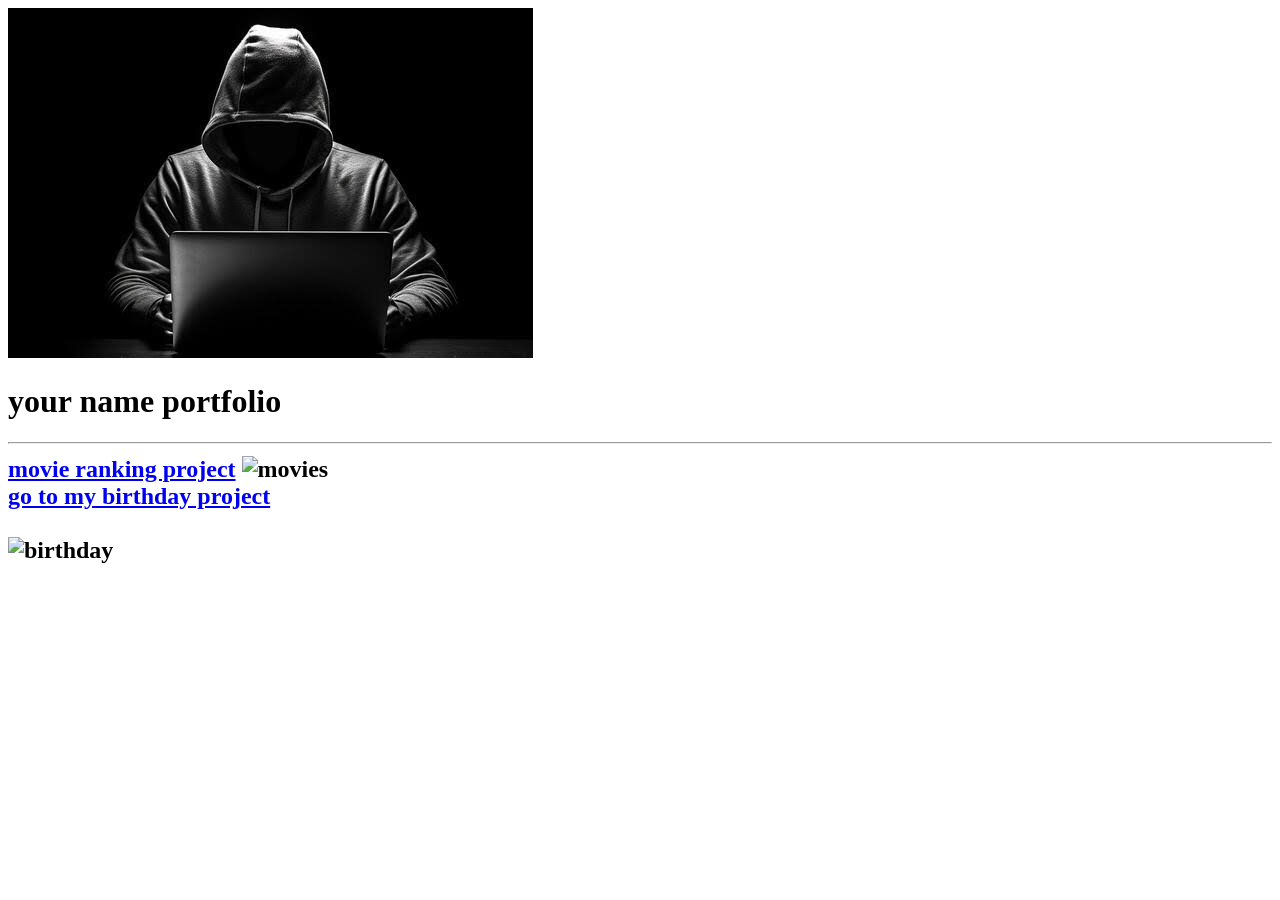
==== index.html @ 16c94996 "Rename portfolio.html to index.html" ====
<!DOCTYPE html>
<html lang="en">
<head>
    <meta charset="UTF-8">
    <meta name="viewport" content="width=device-width, initial-scale=1.0">
    <title>portfolio</title>
    <link rel="stylesheet" href="index.css">
</head>
<body>
    <img class="my-image" src="hacker.jpg">
    <h1>your name portfolio</h1>
    <h2 class="my-heading" I am a web developer</h2>
    <hr>
    <a href="movie.html">movie ranking project</a>
    <img src="movies.png" alt="movies">
    <br>
    <a href="birthday.html">go to my birthday project</a>
    <br>
    <br>
    <img id="my-birthday" src="birthday.png" alt="birthday">
</body>
</html>
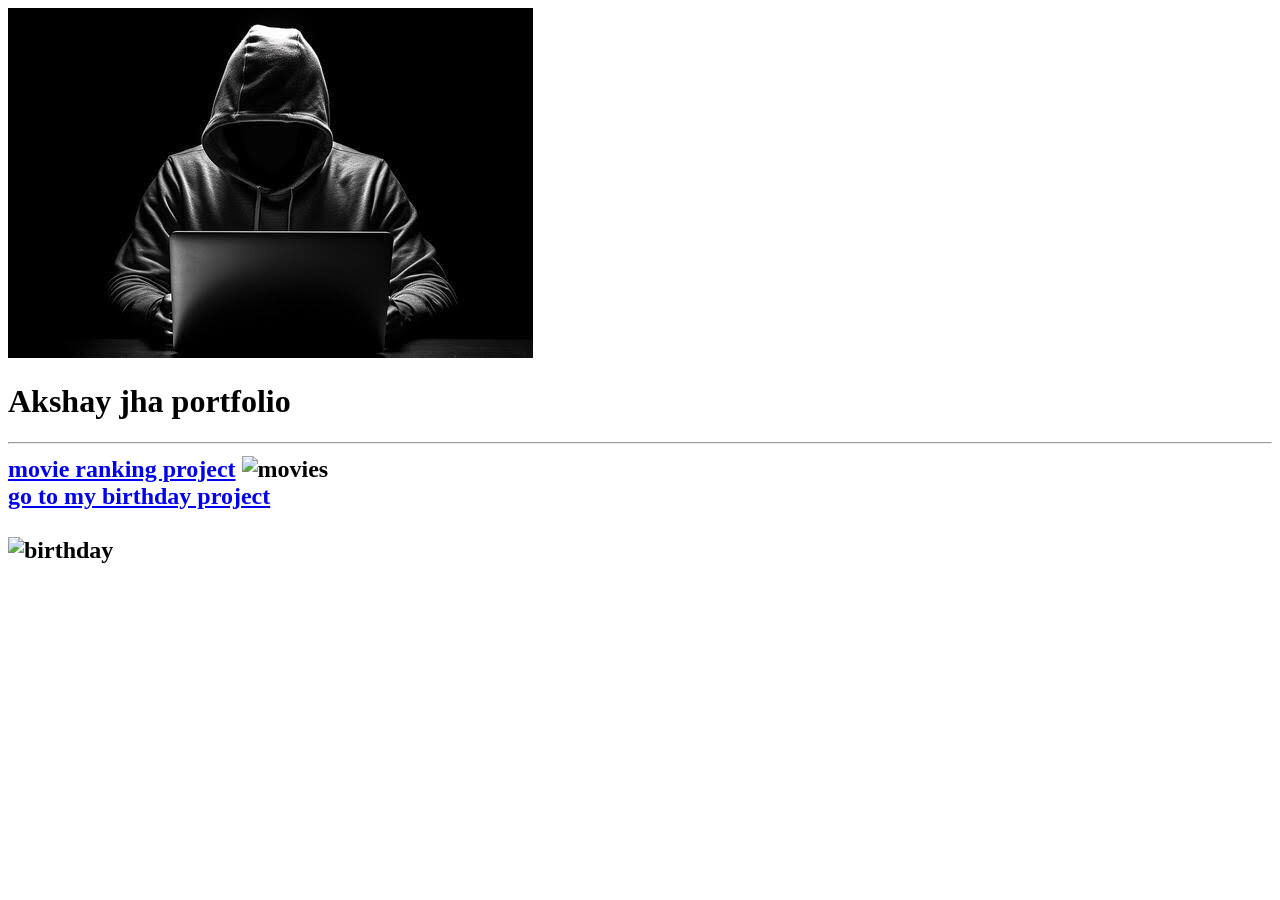
==== commit cc826eb1: "Update portfolio name to 'Akshay jha'" ====
--- a/index.html
+++ b/index.html
@@ -8,7 +8,7 @@
 </head>
 <body>
     <img class="my-image" src="hacker.jpg">
-    <h1>your name portfolio</h1>
+    <h1>Akshay jha portfolio</h1>
     <h2 class="my-heading" I am a web developer</h2>
     <hr>
     <a href="movie.html">movie ranking project</a>
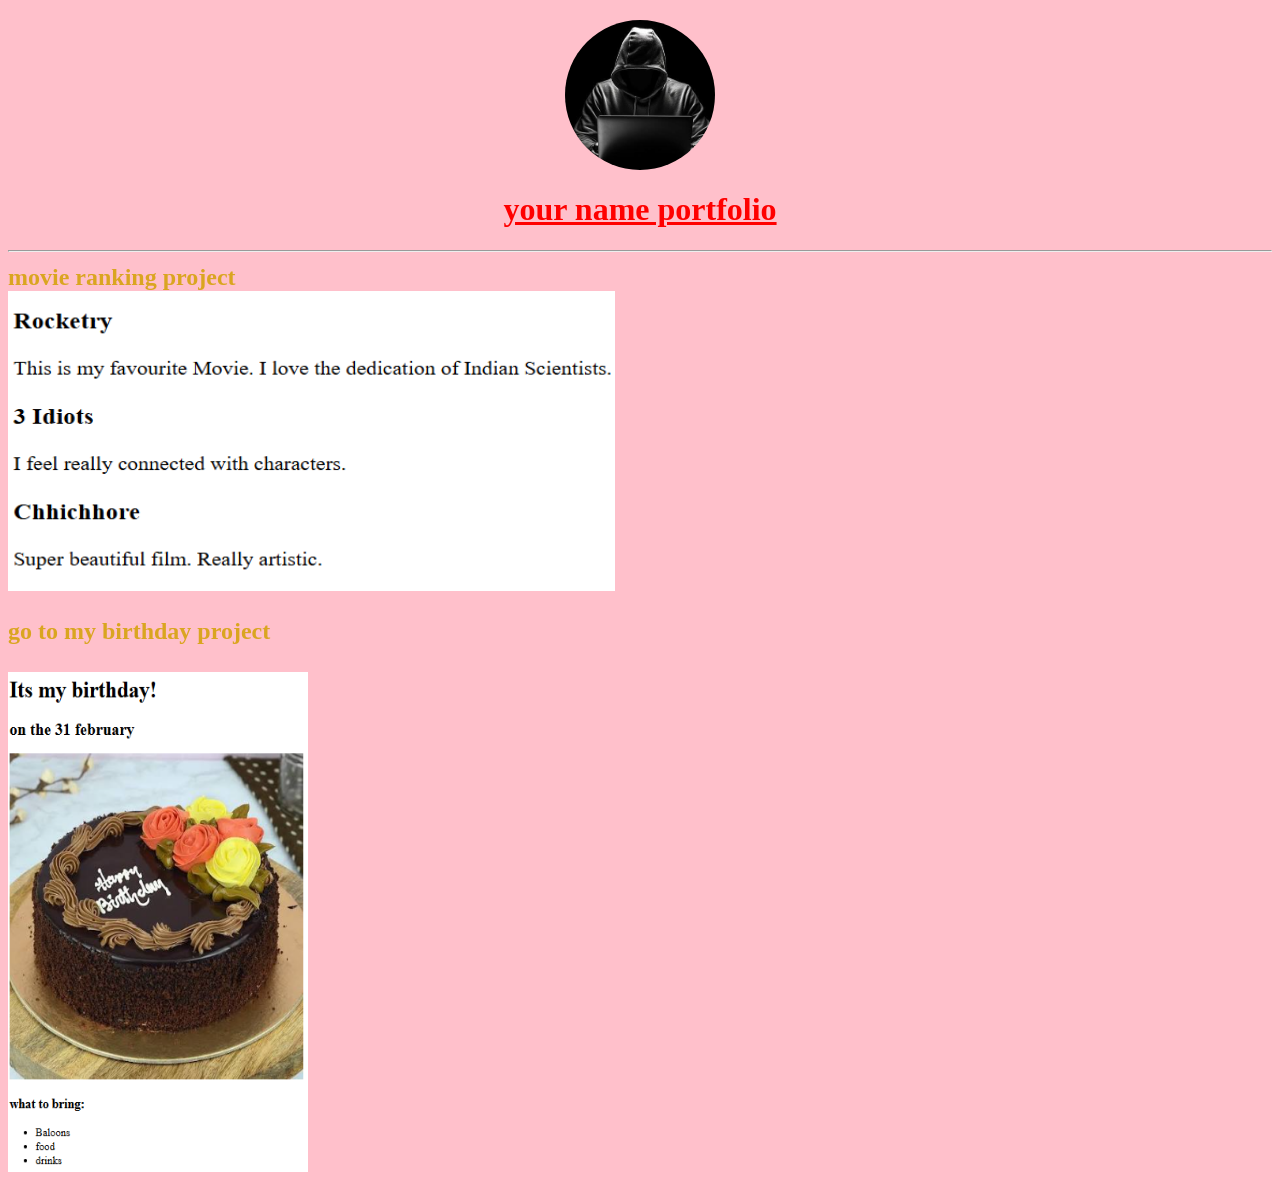
==== commit 570fa3d4: "Add files via upload" ====
--- a/index.html
+++ b/index.html
@@ -8,7 +8,7 @@
 </head>
 <body>
     <img class="my-image" src="hacker.jpg">
-    <h1>Akshay jha portfolio</h1>
+    <h1>your name portfolio</h1>
     <h2 class="my-heading" I am a web developer</h2>
     <hr>
     <a href="movie.html">movie ranking project</a>
@@ -19,4 +19,4 @@
     <br>
     <img id="my-birthday" src="birthday.png" alt="birthday">
 </body>
-</html>
+</html>
--- a/index.css
+++ b/index.css
@@ -0,0 +1,38 @@
+ .my-image{
+            width: 150px;
+            height: 150px;
+            border-radius: 50%;
+            object-fit: cover;
+            display: block;
+            margin:20px auto;
+        }
+        h1{
+            color: red;
+            text-align: center;
+        }
+        h1{
+            text-decoration: underline;
+        }
+        h2{
+            color: orangered;
+        }
+        img{
+            width: 606.53px;
+            height: 300px;
+            display: block;
+        }
+        #my-birthday{
+            width: 300px;
+            height: 500px;
+            display: block;
+        }
+        a{
+            text-decoration: none;
+            color: goldenrod;
+            height: 50px;
+            margin-auto;
+            text-align:center;
+        }
+        body{
+            background-color: pink;
+        }
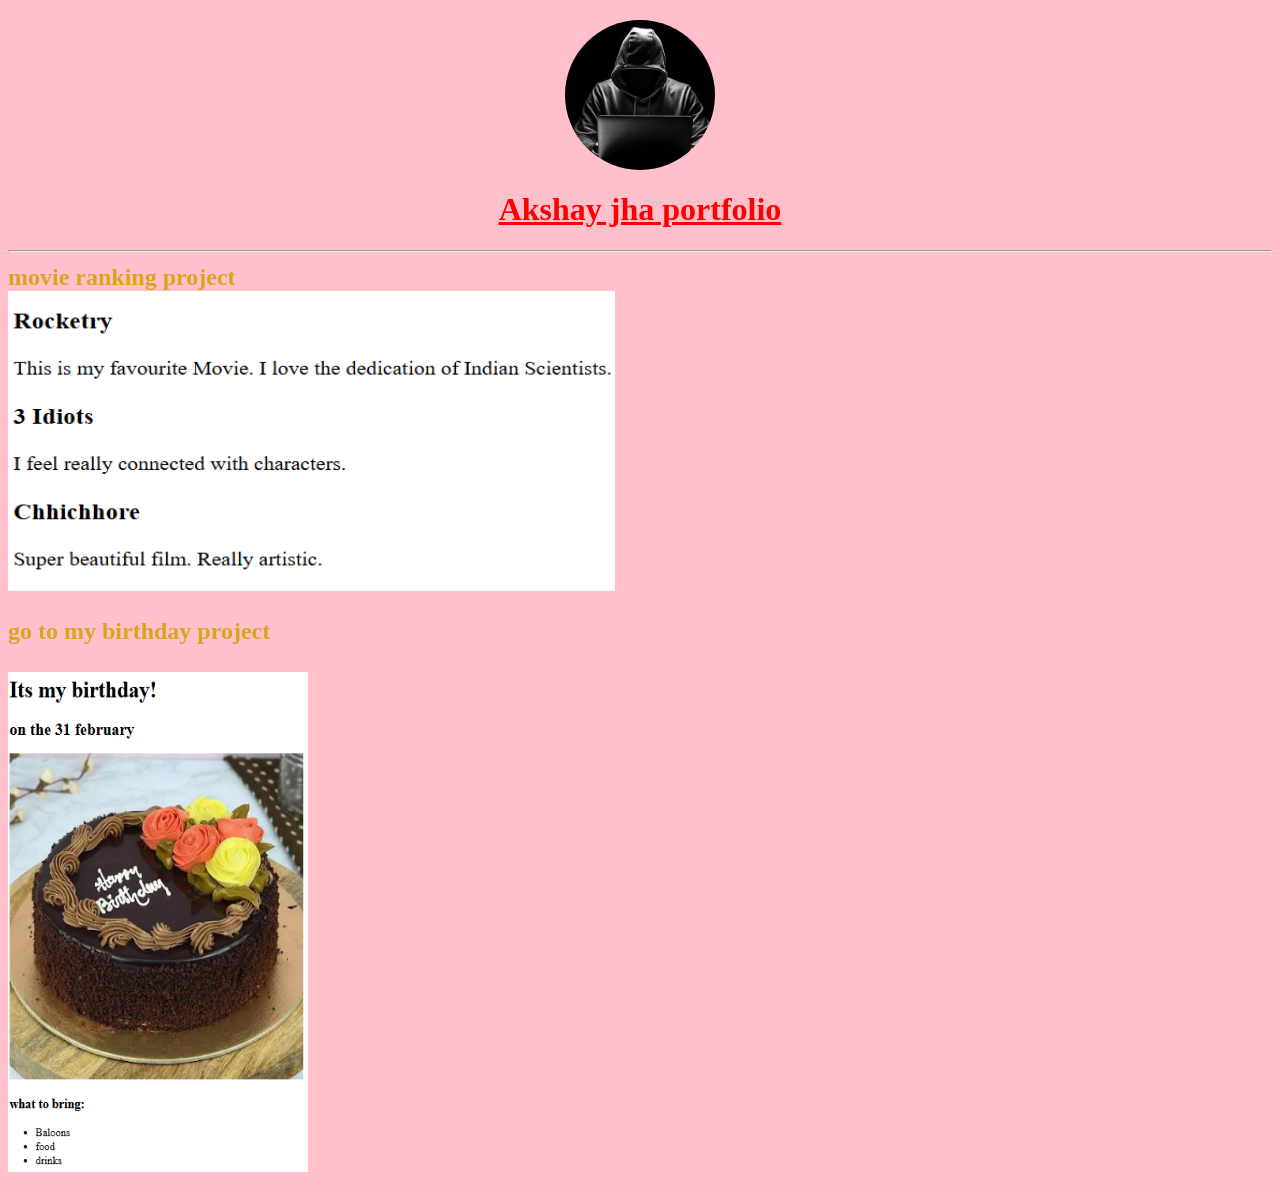
==== commit 1515f16e: "Update index.html" ====
--- a/index.html
+++ b/index.html
@@ -8,7 +8,7 @@
 </head>
 <body>
     <img class="my-image" src="hacker.jpg">
-    <h1>your name portfolio</h1>
+    <h1>Akshay jha portfolio</h1>
     <h2 class="my-heading" I am a web developer</h2>
     <hr>
     <a href="movie.html">movie ranking project</a>
@@ -19,4 +19,4 @@
     <br>
     <img id="my-birthday" src="birthday.png" alt="birthday">
 </body>
-</html>+</html>
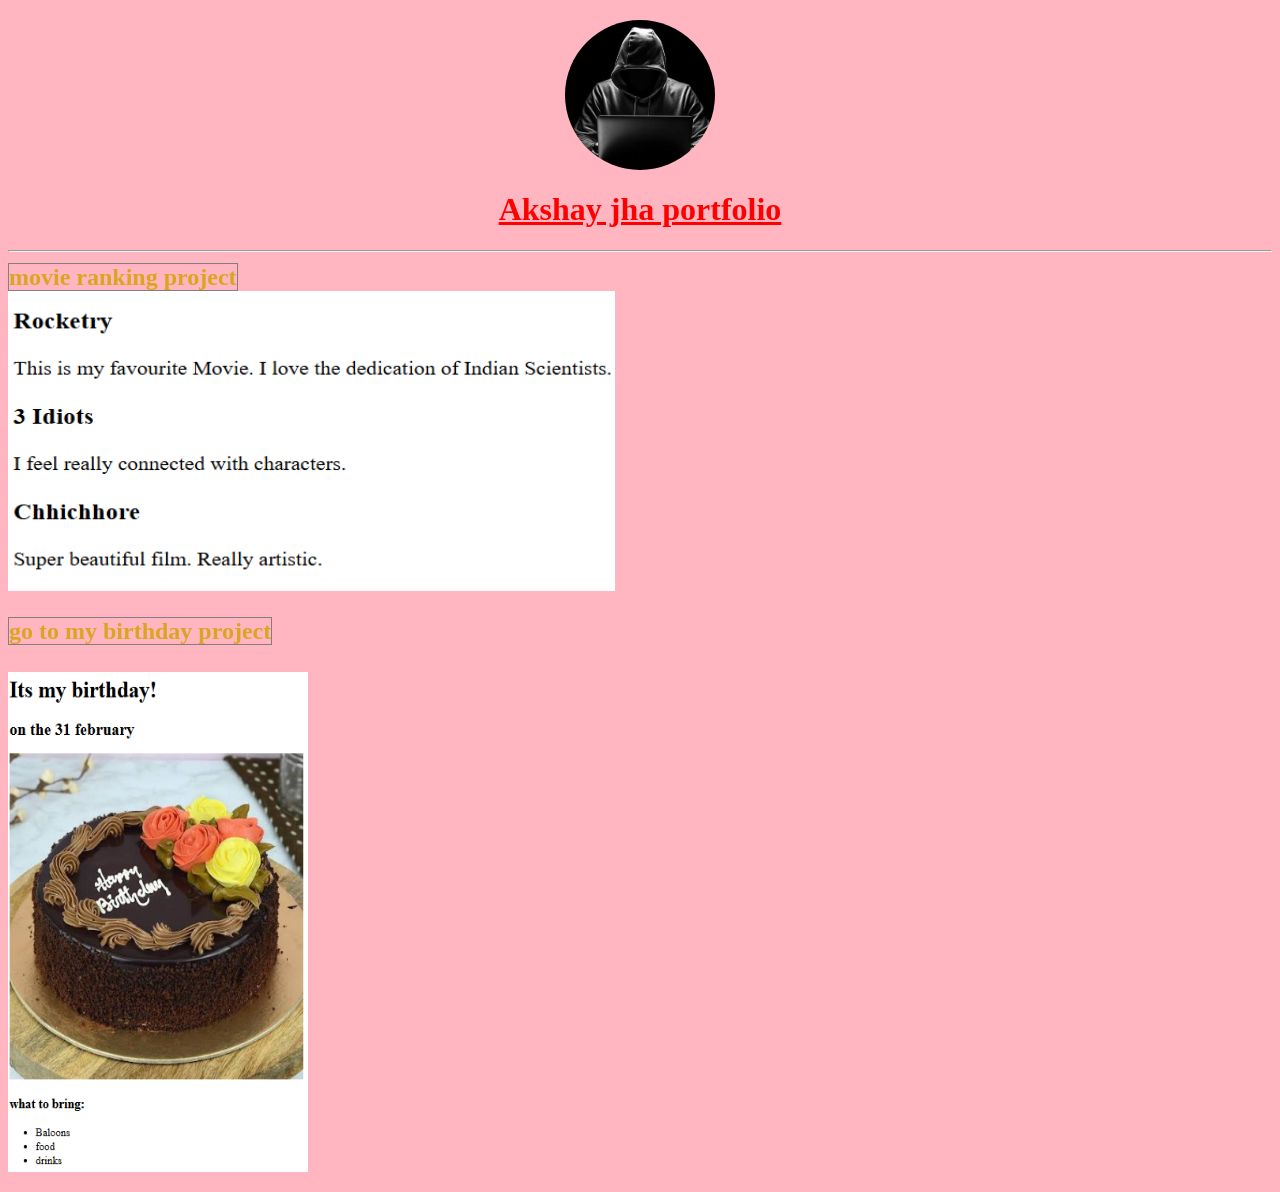
==== commit 82c143f6: "Add files via upload" ====
--- a/index.html
+++ b/index.html
@@ -4,7 +4,7 @@
     <meta charset="UTF-8">
     <meta name="viewport" content="width=device-width, initial-scale=1.0">
     <title>portfolio</title>
-    <link rel="stylesheet" href="index.css">
+    <link rel="stylesheet" href="styling.css">
 </head>
 <body>
     <img class="my-image" src="hacker.jpg">
@@ -19,4 +19,4 @@
     <br>
     <img id="my-birthday" src="birthday.png" alt="birthday">
 </body>
-</html>
+</html>
--- a/styling.css
+++ b/styling.css
@@ -0,0 +1,87 @@
+.my-image{
+            width: 150px;
+            height: 150px;
+            border-radius: 50%;
+            object-fit: cover;
+            display: block;
+            margin:20px auto;
+        }
+        h1{
+            color: red;
+            text-align: center;
+        }
+        h1{
+            text-decoration: underline;
+        }
+        h2{
+            color: orangered;
+        }
+        img{
+            width: 606.53px;
+            height: 300px;
+            display: block;
+        }
+        #my-birthday{
+            width: 300px;
+            height: 500px;
+            display: block;
+        }
+        a{
+            text-decoration: none;
+            color: goldenrod;
+            height: 50px;
+            border: 1px solid grey;
+            margin-auto;
+            text-align:center;
+        }
+        body{
+            background-color:lightpink;
+        }
+
+        @media (max-width: 768px) {
+
+    body {
+        width: 100%;
+        margin: 0;
+        padding: 15px;
+        overflow-x: hidden;
+    }
+
+    .my-image {
+        width: 130px;
+        height: 130px;
+        margin: 15px auto;
+    }
+
+    h1 {
+        font-size: 30px;
+        text-align: center;
+        word-wrap: break-word;
+    }
+
+    h2 {
+        font-size: 21px;
+        text-align: center;
+        word-wrap: break-word;
+    }
+
+    img {
+        width: 100%;
+        max-width: 606.53px;
+        height: auto;
+    }
+
+    #my-birthday {
+        width: 100%;
+        max-width: 300px;
+        height: auto;
+        margin: auto;
+    }
+
+    a {
+        display: block;
+        width: 100%;
+        text-align: center;
+        margin: 15px 0;
+    }
+}
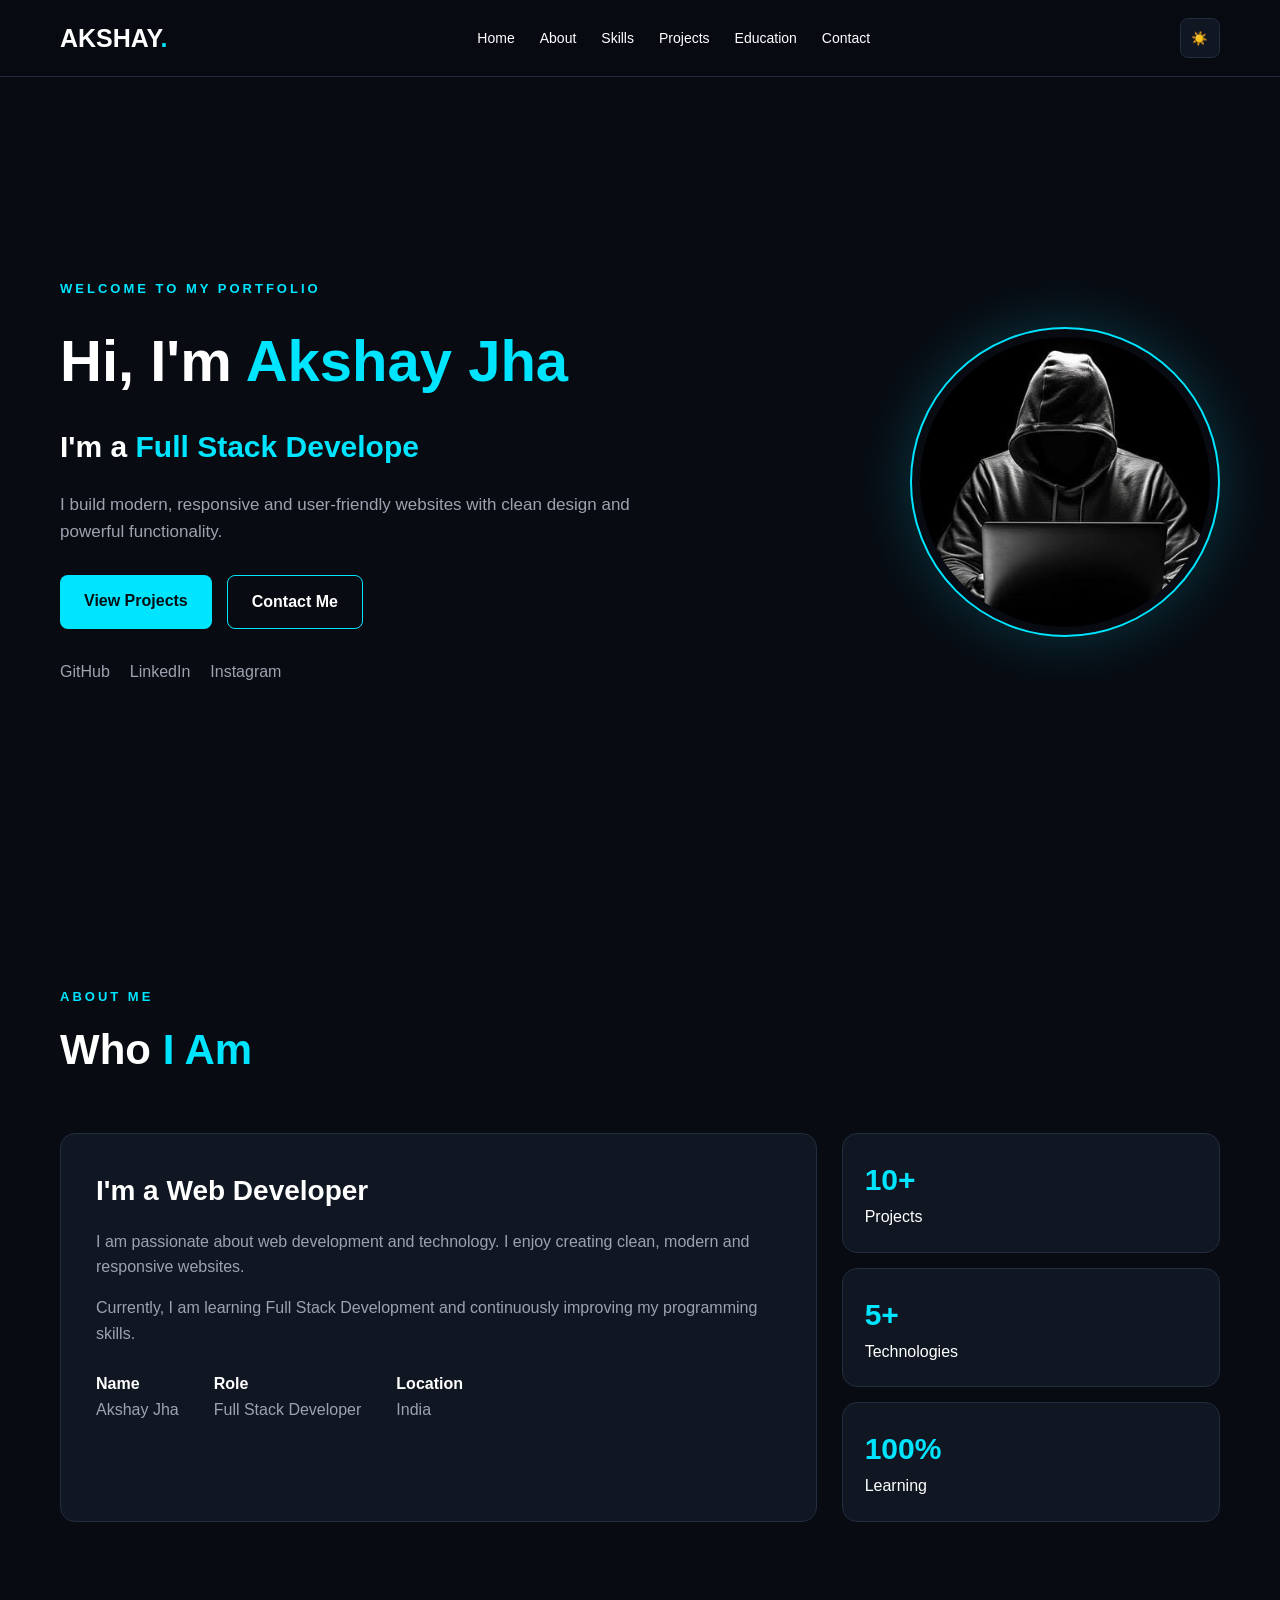
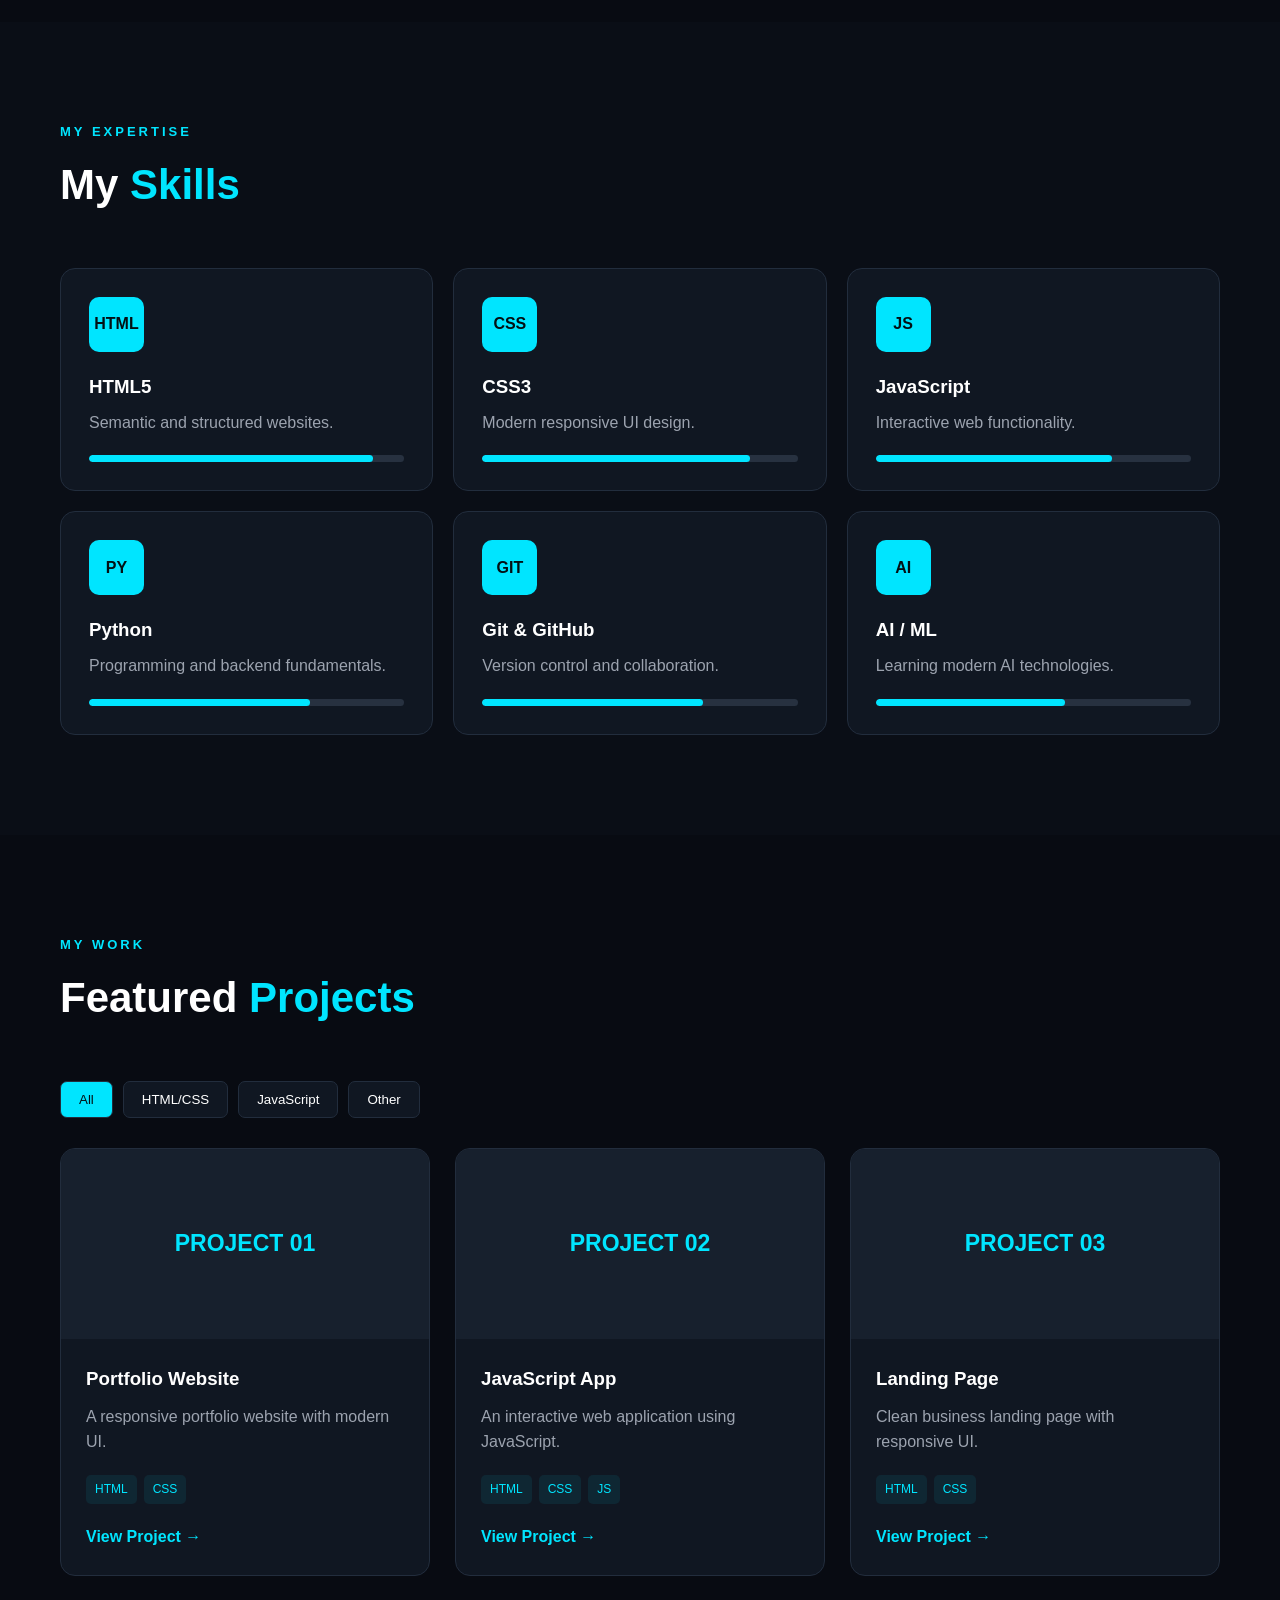
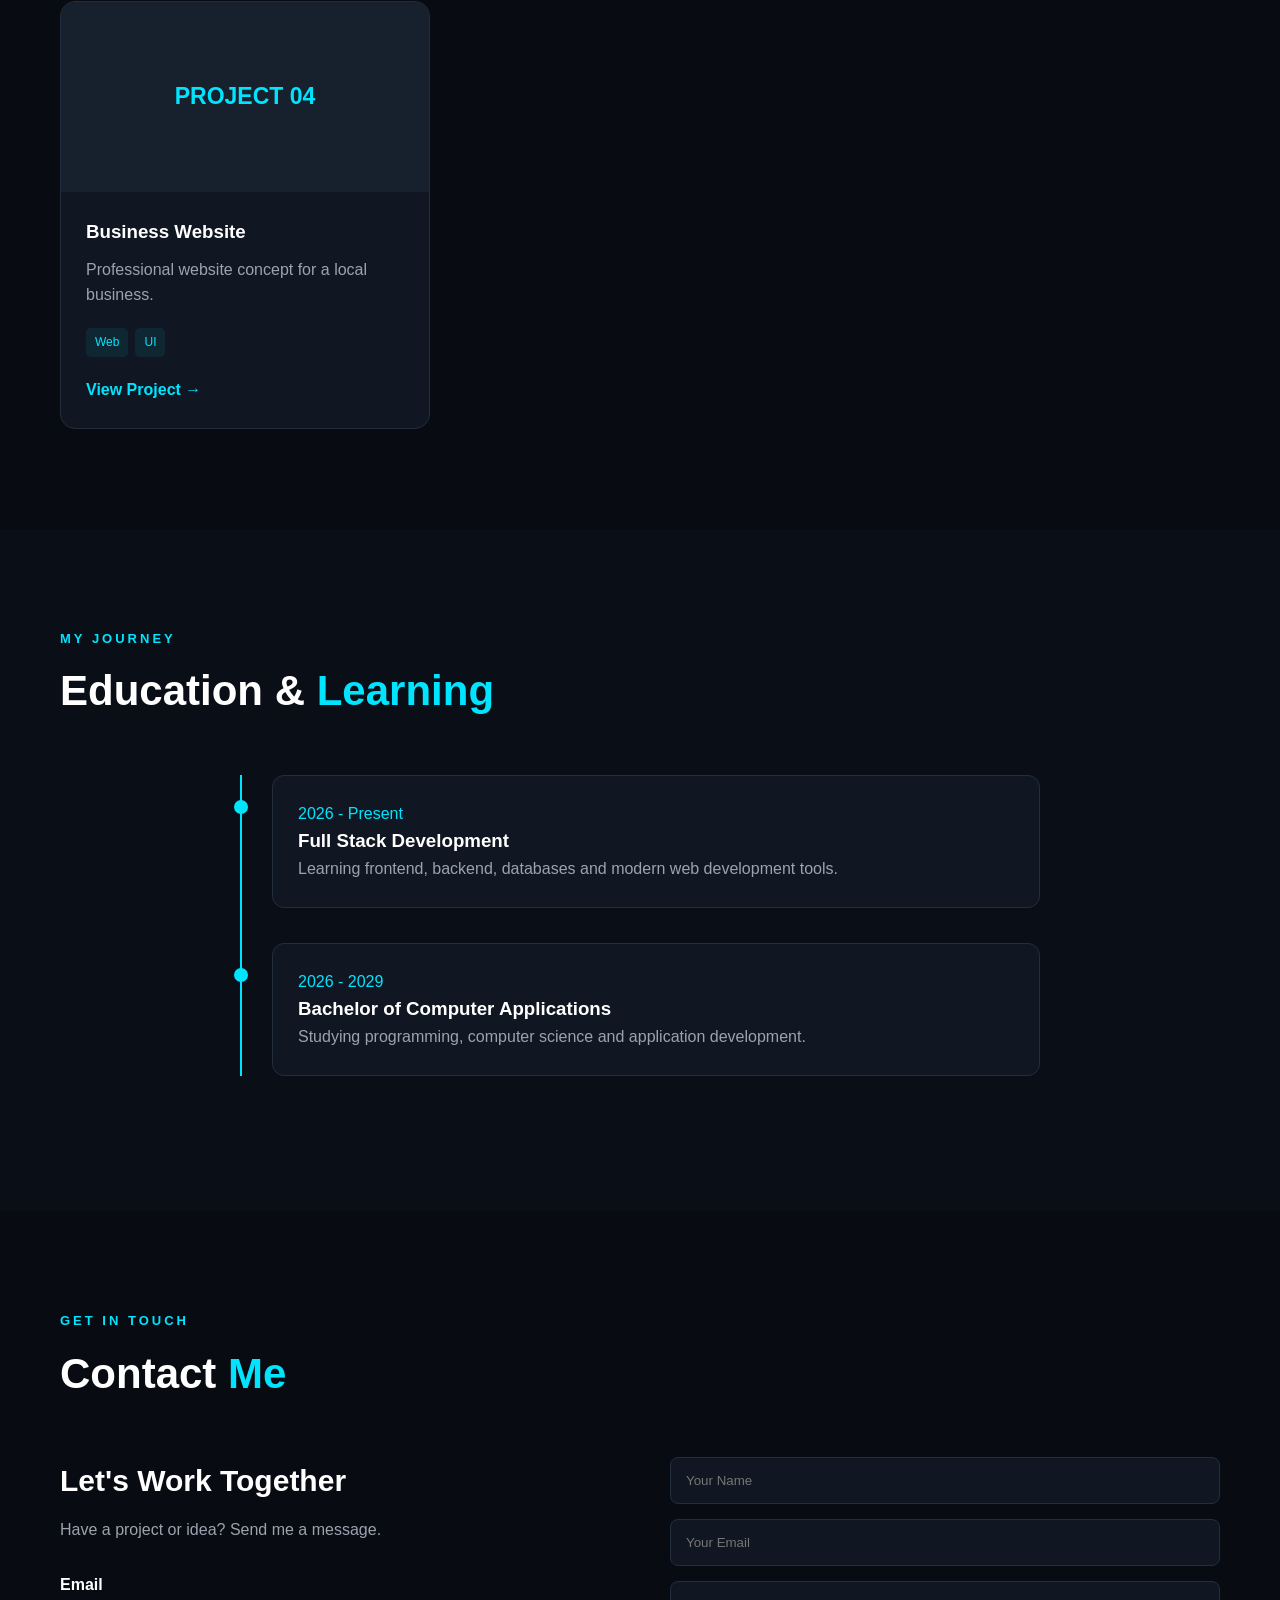
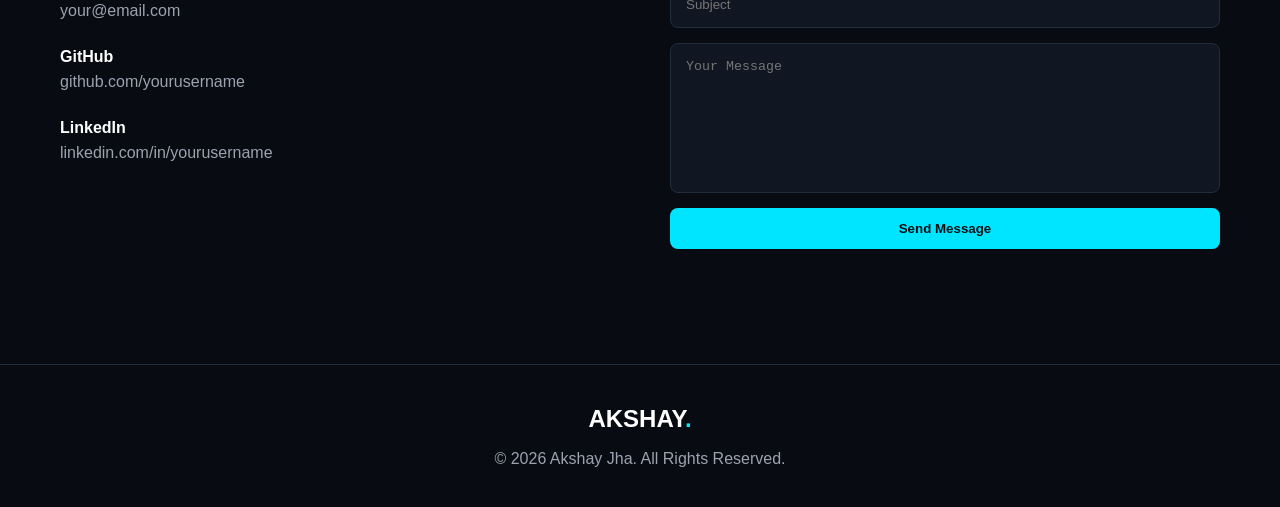
==== commit bb55cc78: "Add files via upload" ====
--- a/index.html
+++ b/index.html
@@ -3,20 +3,467 @@
 <head>
     <meta charset="UTF-8">
     <meta name="viewport" content="width=device-width, initial-scale=1.0">
-    <title>portfolio</title>
-    <link rel="stylesheet" href="styling.css">
+
+    <title>Akshay Jha | Full Stack Developer</title>
+
+    <link rel="stylesheet" href="style.css">
 </head>
+
 <body>
-    <img class="my-image" src="hacker.jpg">
-    <h1>Akshay jha portfolio</h1>
-    <h2 class="my-heading" I am a web developer</h2>
-    <hr>
-    <a href="movie.html">movie ranking project</a>
-    <img src="movies.png" alt="movies">
-    <br>
-    <a href="birthday.html">go to my birthday project</a>
-    <br>
-    <br>
-    <img id="my-birthday" src="birthday.png" alt="birthday">
+
+    <!-- NAVBAR -->
+    <header class="header">
+        <nav class="navbar">
+
+            <a href="#home" class="logo">
+                AKSHAY<span>.</span>
+            </a>
+
+            <div class="nav-links" id="navLinks">
+                <a href="#home">Home</a>
+                <a href="#about">About</a>
+                <a href="#skills">Skills</a>
+                <a href="#projects">Projects</a>
+                <a href="#education">Education</a>
+                <a href="#contact">Contact</a>
+            </div>
+
+            <div class="nav-actions">
+                <button id="themeBtn" class="theme-btn">☀️</button>
+                <button id="menuBtn" class="menu-btn">☰</button>
+            </div>
+
+        </nav>
+    </header>
+
+
+    <!-- HERO -->
+    <main>
+
+        <section class="hero" id="home">
+
+            <div class="hero-content">
+
+                <p class="eyebrow">WELCOME TO MY PORTFOLIO</p>
+
+                <h1>
+                    Hi, I'm <span>Akshay Jha</span>
+                </h1>
+
+                <h2>
+                    I'm a <span id="typingText">Full Stack Developer</span>
+                </h2>
+
+                <p class="hero-description">
+                    I build modern, responsive and user-friendly websites
+                    with clean design and powerful functionality.
+                </p>
+
+                <div class="hero-buttons">
+                    <a href="#projects" class="btn">View Projects</a>
+                    <a href="#contact" class="btn btn-outline">Contact Me</a>
+                </div>
+
+                <div class="social-links">
+                    <a href="#" target="_blank">GitHub</a>
+                    <a href="#" target="_blank">LinkedIn</a>
+                    <a href="#" target="_blank">Instagram</a>
+                </div>
+
+            </div>
+
+
+            <div class="hero-image">
+
+                <div class="image-glow">
+                    <img src="hacker.jpg" alt="Akshay Jha">
+                </div>
+
+            </div>
+
+        </section>
+
+
+        <!-- ABOUT -->
+        <section class="section" id="about">
+
+            <div class="section-heading">
+                <p>ABOUT ME</p>
+                <h2>Who <span>I Am</span></h2>
+            </div>
+
+            <div class="about-container">
+
+                <div class="about-card">
+
+                    <h3>I'm a Web Developer</h3>
+
+                    <p>
+                        I am passionate about web development and technology.
+                        I enjoy creating clean, modern and responsive websites.
+                    </p>
+
+                    <p>
+                        Currently, I am learning Full Stack Development and
+                        continuously improving my programming skills.
+                    </p>
+
+                    <div class="about-details">
+
+                        <div>
+                            <strong>Name</strong>
+                            <span>Akshay Jha</span>
+                        </div>
+
+                        <div>
+                            <strong>Role</strong>
+                            <span>Full Stack Developer</span>
+                        </div>
+
+                        <div>
+                            <strong>Location</strong>
+                            <span>India</span>
+                        </div>
+
+                    </div>
+
+                </div>
+
+                <div class="stats">
+
+                    <div class="stat-card">
+                        <h3>10+</h3>
+                        <p>Projects</p>
+                    </div>
+
+                    <div class="stat-card">
+                        <h3>5+</h3>
+                        <p>Technologies</p>
+                    </div>
+
+                    <div class="stat-card">
+                        <h3>100%</h3>
+                        <p>Learning</p>
+                    </div>
+
+                </div>
+
+            </div>
+
+        </section>
+
+
+        <!-- SKILLS -->
+        <section class="section section-dark" id="skills">
+
+            <div class="section-heading">
+                <p>MY EXPERTISE</p>
+                <h2>My <span>Skills</span></h2>
+            </div>
+
+            <div class="skills-grid">
+
+                <div class="skill-card">
+                    <div class="skill-icon">HTML</div>
+                    <h3>HTML5</h3>
+                    <p>Semantic and structured websites.</p>
+                    <div class="skill-bar">
+                        <span style="width: 90%;"></span>
+                    </div>
+                </div>
+
+                <div class="skill-card">
+                    <div class="skill-icon">CSS</div>
+                    <h3>CSS3</h3>
+                    <p>Modern responsive UI design.</p>
+                    <div class="skill-bar">
+                        <span style="width: 85%;"></span>
+                    </div>
+                </div>
+
+                <div class="skill-card">
+                    <div class="skill-icon">JS</div>
+                    <h3>JavaScript</h3>
+                    <p>Interactive web functionality.</p>
+                    <div class="skill-bar">
+                        <span style="width: 75%;"></span>
+                    </div>
+                </div>
+
+                <div class="skill-card">
+                    <div class="skill-icon">PY</div>
+                    <h3>Python</h3>
+                    <p>Programming and backend fundamentals.</p>
+                    <div class="skill-bar">
+                        <span style="width: 70%;"></span>
+                    </div>
+                </div>
+
+                <div class="skill-card">
+                    <div class="skill-icon">GIT</div>
+                    <h3>Git & GitHub</h3>
+                    <p>Version control and collaboration.</p>
+                    <div class="skill-bar">
+                        <span style="width: 70%;"></span>
+                    </div>
+                </div>
+
+                <div class="skill-card">
+                    <div class="skill-icon">AI</div>
+                    <h3>AI / ML</h3>
+                    <p>Learning modern AI technologies.</p>
+                    <div class="skill-bar">
+                        <span style="width: 60%;"></span>
+                    </div>
+                </div>
+
+            </div>
+
+        </section>
+
+
+        <!-- PROJECTS -->
+        <section class="section" id="projects">
+
+            <div class="section-heading">
+                <p>MY WORK</p>
+                <h2>Featured <span>Projects</span></h2>
+            </div>
+
+            <div class="filter-buttons">
+                <button class="filter-btn active" data-filter="all">All</button>
+                <button class="filter-btn" data-filter="html">HTML/CSS</button>
+                <button class="filter-btn" data-filter="js">JavaScript</button>
+                <button class="filter-btn" data-filter="other">Other</button>
+            </div>
+
+            <div class="projects-grid">
+
+                <article class="project-card" data-category="html">
+
+                    <div class="project-image">
+                        <span>PROJECT 01</span>
+                    </div>
+
+                    <div class="project-content">
+                        <h3>Portfolio Website</h3>
+
+                        <p>
+                            A responsive portfolio website with modern UI.
+                        </p>
+
+                        <div class="tags">
+                            <span>HTML</span>
+                            <span>CSS</span>
+                        </div>
+
+                        <a href="#" class="project-link">View Project →</a>
+                    </div>
+
+                </article>
+
+
+                <article class="project-card" data-category="js">
+
+                    <div class="project-image">
+                        <span>PROJECT 02</span>
+                    </div>
+
+                    <div class="project-content">
+                        <h3>JavaScript App</h3>
+
+                        <p>
+                            An interactive web application using JavaScript.
+                        </p>
+
+                        <div class="tags">
+                            <span>HTML</span>
+                            <span>CSS</span>
+                            <span>JS</span>
+                        </div>
+
+                        <a href="#" class="project-link">View Project →</a>
+                    </div>
+
+                </article>
+
+
+                <article class="project-card" data-category="html">
+
+                    <div class="project-image">
+                        <span>PROJECT 03</span>
+                    </div>
+
+                    <div class="project-content">
+                        <h3>Landing Page</h3>
+
+                        <p>
+                            Clean business landing page with responsive UI.
+                        </p>
+
+                        <div class="tags">
+                            <span>HTML</span>
+                            <span>CSS</span>
+                        </div>
+
+                        <a href="#" class="project-link">View Project →</a>
+                    </div>
+
+                </article>
+
+
+                <article class="project-card" data-category="other">
+
+                    <div class="project-image">
+                        <span>PROJECT 04</span>
+                    </div>
+
+                    <div class="project-content">
+                        <h3>Business Website</h3>
+
+                        <p>
+                            Professional website concept for a local business.
+                        </p>
+
+                        <div class="tags">
+                            <span>Web</span>
+                            <span>UI</span>
+                        </div>
+
+                        <a href="#" class="project-link">View Project →</a>
+                    </div>
+
+                </article>
+
+            </div>
+
+        </section>
+
+
+        <!-- EDUCATION -->
+        <section class="section section-dark" id="education">
+
+            <div class="section-heading">
+                <p>MY JOURNEY</p>
+                <h2>Education & <span>Learning</span></h2>
+            </div>
+
+            <div class="timeline">
+
+                <div class="timeline-item">
+
+                    <div class="timeline-dot"></div>
+
+                    <div class="timeline-card">
+                        <span>2026 - Present</span>
+                        <h3>Full Stack Development</h3>
+                        <p>
+                            Learning frontend, backend, databases and
+                            modern web development tools.
+                        </p>
+                    </div>
+
+                </div>
+
+
+                <div class="timeline-item">
+
+                    <div class="timeline-dot"></div>
+
+                    <div class="timeline-card">
+                        <span>2026 - 2029</span>
+                        <h3>Bachelor of Computer Applications</h3>
+                        <p>
+                            Studying programming, computer science and
+                            application development.
+                        </p>
+                    </div>
+
+                </div>
+
+            </div>
+
+        </section>
+
+
+        <!-- CONTACT -->
+        <section class="section" id="contact">
+
+            <div class="section-heading">
+                <p>GET IN TOUCH</p>
+                <h2>Contact <span>Me</span></h2>
+            </div>
+
+            <div class="contact-container">
+
+                <div class="contact-info">
+
+                    <h3>Let's Work Together</h3>
+
+                    <p>
+                        Have a project or idea? Send me a message.
+                    </p>
+
+                    <div class="contact-detail">
+                        <strong>Email</strong>
+                        <span>your@email.com</span>
+                    </div>
+
+                    <div class="contact-detail">
+                        <strong>GitHub</strong>
+                        <span>github.com/yourusername</span>
+                    </div>
+
+                    <div class="contact-detail">
+                        <strong>LinkedIn</strong>
+                        <span>linkedin.com/in/yourusername</span>
+                    </div>
+
+                </div>
+
+
+                <form class="contact-form" id="contactForm">
+
+                    <input type="text" id="name" placeholder="Your Name" required>
+
+                    <input type="email" id="email" placeholder="Your Email" required>
+
+                    <input type="text" id="subject" placeholder="Subject" required>
+
+                    <textarea id="message" placeholder="Your Message" required></textarea>
+
+                    <button type="submit" class="btn">
+                        Send Message
+                    </button>
+
+                    <p id="formMessage"></p>
+
+                </form>
+
+            </div>
+
+        </section>
+
+    </main>
+
+
+    <!-- FOOTER -->
+    <footer>
+
+        <h2>AKSHAY<span>.</span></h2>
+
+        <p>
+            © 2026 Akshay Jha. All Rights Reserved.
+        </p>
+
+    </footer>
+
+
+    <!-- BACK TO TOP -->
+    <button id="topBtn" class="top-btn">↑</button>
+
+
+    <script src="script.js"></script>
+
 </body>
 </html>
--- a/style.css
+++ b/style.css
@@ -0,0 +1,696 @@
+* {
+    margin: 0;
+    padding: 0;
+    box-sizing: border-box;
+    scroll-behavior: smooth;
+}
+
+:root {
+    --bg: #080b12;
+    --card: #101722;
+    --card2: #0d131d;
+    --text: #ffffff;
+    --muted: #9ca3af;
+    --border: #222d3d;
+    --accent: #00e5ff;
+}
+
+body {
+    font-family: Arial, sans-serif;
+    background: var(--bg);
+    color: var(--text);
+    line-height: 1.6;
+    transition: 0.3s;
+}
+
+body.light {
+    --bg: #f4f7fb;
+    --card: #ffffff;
+    --card2: #ffffff;
+    --text: #111827;
+    --muted: #5b6472;
+    --border: #dce2ea;
+}
+
+
+/* HEADER */
+
+.header {
+    position: sticky;
+    top: 0;
+    z-index: 999;
+    background: rgba(8, 11, 18, 0.9);
+    backdrop-filter: blur(12px);
+    border-bottom: 1px solid var(--border);
+}
+
+body.light .header {
+    background: rgba(255, 255, 255, 0.9);
+}
+
+.navbar {
+    max-width: 1200px;
+    margin: auto;
+    padding: 18px 20px;
+    display: flex;
+    justify-content: space-between;
+    align-items: center;
+}
+
+.logo {
+    color: var(--text);
+    text-decoration: none;
+    font-size: 25px;
+    font-weight: bold;
+}
+
+.logo span,
+footer span {
+    color: var(--accent);
+}
+
+.nav-links {
+    display: flex;
+    gap: 25px;
+}
+
+.nav-links a {
+    color: var(--text);
+    text-decoration: none;
+    font-size: 14px;
+    transition: 0.3s;
+}
+
+.nav-links a:hover {
+    color: var(--accent);
+}
+
+.nav-actions {
+    display: flex;
+    gap: 10px;
+}
+
+.theme-btn,
+.menu-btn {
+    width: 40px;
+    height: 40px;
+    border: 1px solid var(--border);
+    background: var(--card);
+    color: var(--text);
+    border-radius: 8px;
+    cursor: pointer;
+}
+
+.menu-btn {
+    display: none;
+    font-size: 20px;
+}
+
+
+/* HERO */
+
+.hero {
+    max-width: 1200px;
+    min-height: 90vh;
+    margin: auto;
+    padding: 80px 20px;
+    display: flex;
+    align-items: center;
+    justify-content: space-between;
+    gap: 60px;
+}
+
+.hero-content {
+    max-width: 650px;
+}
+
+.eyebrow,
+.section-heading p {
+    color: var(--accent);
+    letter-spacing: 3px;
+    font-size: 13px;
+    font-weight: bold;
+}
+
+.hero h1 {
+    font-size: 58px;
+    margin: 15px 0;
+}
+
+.hero h1 span,
+.hero h2 span,
+.section-heading h2 span {
+    color: var(--accent);
+}
+
+.hero h2 {
+    font-size: 30px;
+    margin-bottom: 20px;
+}
+
+.hero-description {
+    color: var(--muted);
+    max-width: 600px;
+    font-size: 17px;
+}
+
+.hero-buttons {
+    display: flex;
+    gap: 15px;
+    margin-top: 30px;
+}
+
+.btn {
+    display: inline-block;
+    border: none;
+    padding: 13px 24px;
+    border-radius: 8px;
+    background: var(--accent);
+    color: #031014;
+    text-decoration: none;
+    font-weight: bold;
+    cursor: pointer;
+    transition: 0.3s;
+}
+
+.btn:hover {
+    transform: translateY(-4px);
+    box-shadow: 0 10px 30px rgba(0, 229, 255, 0.2);
+}
+
+.btn-outline {
+    background: transparent;
+    color: var(--text);
+    border: 1px solid var(--accent);
+}
+
+.social-links {
+    display: flex;
+    gap: 20px;
+    margin-top: 30px;
+}
+
+.social-links a {
+    color: var(--muted);
+    text-decoration: none;
+}
+
+.social-links a:hover {
+    color: var(--accent);
+}
+
+
+/* HERO IMAGE */
+
+.hero-image {
+    flex-shrink: 0;
+}
+
+.image-glow {
+    width: 310px;
+    height: 310px;
+    padding: 8px;
+    border-radius: 50%;
+    border: 2px solid var(--accent);
+    box-shadow: 0 0 60px rgba(0, 229, 255, 0.2);
+}
+
+.image-glow img {
+    width: 100%;
+    height: 100%;
+    object-fit: cover;
+    border-radius: 50%;
+}
+
+
+/* SECTIONS */
+
+.section {
+    max-width: 1200px;
+    margin: auto;
+    padding: 100px 20px;
+}
+
+.section-dark {
+    max-width: none;
+    padding-left: max(20px, calc((100% - 1160px) / 2));
+    padding-right: max(20px, calc((100% - 1160px) / 2));
+    background: #0a0e16;
+}
+
+body.light .section-dark {
+    background: #eaf0f7;
+}
+
+.section-heading {
+    margin-bottom: 50px;
+}
+
+.section-heading h2 {
+    font-size: 42px;
+    margin-top: 8px;
+}
+
+
+/* ABOUT */
+
+.about-container {
+    display: grid;
+    grid-template-columns: 2fr 1fr;
+    gap: 25px;
+}
+
+.about-card,
+.stat-card {
+    background: var(--card);
+    border: 1px solid var(--border);
+    border-radius: 15px;
+    padding: 35px;
+}
+
+.about-card h3 {
+    font-size: 28px;
+    margin-bottom: 15px;
+}
+
+.about-card p {
+    color: var(--muted);
+    margin-bottom: 15px;
+}
+
+.about-details {
+    display: flex;
+    flex-wrap: wrap;
+    gap: 35px;
+    margin-top: 25px;
+}
+
+.about-details div,
+.contact-detail {
+    display: flex;
+    flex-direction: column;
+}
+
+.about-details span,
+.contact-detail span {
+    color: var(--muted);
+}
+
+.stats {
+    display: grid;
+    gap: 15px;
+}
+
+.stat-card {
+    padding: 22px;
+}
+
+.stat-card h3 {
+    color: var(--accent);
+    font-size: 30px;
+}
+
+
+/* SKILLS */
+
+.skills-grid {
+    display: grid;
+    grid-template-columns: repeat(3, 1fr);
+    gap: 20px;
+}
+
+.skill-card {
+    background: var(--card);
+    border: 1px solid var(--border);
+    border-radius: 15px;
+    padding: 28px;
+    transition: 0.3s;
+}
+
+.skill-card:hover {
+    transform: translateY(-8px);
+    border-color: var(--accent);
+}
+
+.skill-icon {
+    width: 55px;
+    height: 55px;
+    display: flex;
+    align-items: center;
+    justify-content: center;
+    background: var(--accent);
+    color: #031014;
+    font-weight: bold;
+    border-radius: 10px;
+    margin-bottom: 20px;
+}
+
+.skill-card p {
+    color: var(--muted);
+    margin: 8px 0 20px;
+}
+
+.skill-bar {
+    height: 7px;
+    background: #273140;
+    border-radius: 20px;
+    overflow: hidden;
+}
+
+.skill-bar span {
+    display: block;
+    height: 100%;
+    background: var(--accent);
+    border-radius: 20px;
+}
+
+
+/* PROJECT FILTER */
+
+.filter-buttons {
+    display: flex;
+    gap: 10px;
+    flex-wrap: wrap;
+    margin-bottom: 30px;
+}
+
+.filter-btn {
+    padding: 10px 18px;
+    background: var(--card);
+    color: var(--text);
+    border: 1px solid var(--border);
+    border-radius: 7px;
+    cursor: pointer;
+}
+
+.filter-btn.active,
+.filter-btn:hover {
+    background: var(--accent);
+    color: #031014;
+}
+
+
+/* PROJECTS */
+
+.projects-grid {
+    display: grid;
+    grid-template-columns: repeat(3, 1fr);
+    gap: 25px;
+}
+
+.project-card {
+    background: var(--card);
+    border: 1px solid var(--border);
+    border-radius: 15px;
+    overflow: hidden;
+    transition: 0.3s;
+}
+
+.project-card:hover {
+    transform: translateY(-8px);
+    border-color: var(--accent);
+}
+
+.project-card.hide {
+    display: none;
+}
+
+.project-image {
+    height: 190px;
+    background: #17202d;
+    display: flex;
+    justify-content: center;
+    align-items: center;
+    color: var(--accent);
+    font-size: 23px;
+    font-weight: bold;
+}
+
+.project-content {
+    padding: 25px;
+}
+
+.project-content p {
+    color: var(--muted);
+    margin: 10px 0 20px;
+}
+
+.tags {
+    display: flex;
+    gap: 7px;
+    flex-wrap: wrap;
+    margin-bottom: 20px;
+}
+
+.tags span {
+    padding: 5px 9px;
+    background: rgba(0, 229, 255, 0.08);
+    color: var(--accent);
+    border-radius: 5px;
+    font-size: 12px;
+}
+
+.project-link {
+    color: var(--accent);
+    text-decoration: none;
+    font-weight: bold;
+}
+
+
+/* TIMELINE */
+
+.timeline {
+    max-width: 800px;
+    margin: auto;
+    border-left: 2px solid var(--accent);
+    padding-left: 30px;
+}
+
+.timeline-item {
+    position: relative;
+    margin-bottom: 35px;
+}
+
+.timeline-dot {
+    position: absolute;
+    width: 14px;
+    height: 14px;
+    border-radius: 50%;
+    background: var(--accent);
+    left: -38px;
+    top: 25px;
+}
+
+.timeline-card {
+    background: var(--card);
+    border: 1px solid var(--border);
+    border-radius: 12px;
+    padding: 25px;
+}
+
+.timeline-card span {
+    color: var(--accent);
+}
+
+.timeline-card p {
+    color: var(--muted);
+}
+
+
+/* CONTACT */
+
+.contact-container {
+    display: grid;
+    grid-template-columns: 1fr 1fr;
+    gap: 60px;
+}
+
+.contact-info h3 {
+    font-size: 30px;
+    margin-bottom: 12px;
+}
+
+.contact-info > p {
+    color: var(--muted);
+    margin-bottom: 30px;
+}
+
+.contact-detail {
+    margin: 20px 0;
+}
+
+.contact-form {
+    display: flex;
+    flex-direction: column;
+    gap: 15px;
+}
+
+.contact-form input,
+.contact-form textarea {
+    width: 100%;
+    padding: 15px;
+    background: var(--card);
+    color: var(--text);
+    border: 1px solid var(--border);
+    border-radius: 8px;
+    outline: none;
+}
+
+.contact-form input:focus,
+.contact-form textarea:focus {
+    border-color: var(--accent);
+}
+
+.contact-form textarea {
+    height: 150px;
+    resize: none;
+}
+
+#formMessage {
+    color: var(--accent);
+}
+
+
+/* FOOTER */
+
+footer {
+    text-align: center;
+    padding: 35px 20px;
+    border-top: 1px solid var(--border);
+}
+
+footer p {
+    color: var(--muted);
+    margin-top: 8px;
+}
+
+
+/* BACK TO TOP */
+
+.top-btn {
+    position: fixed;
+    right: 25px;
+    bottom: 25px;
+    width: 45px;
+    height: 45px;
+    border: none;
+    border-radius: 50%;
+    background: var(--accent);
+    color: #031014;
+    font-size: 20px;
+    cursor: pointer;
+    display: none;
+}
+
+.top-btn.show {
+    display: block;
+}
+
+
+/* RESPONSIVE */
+
+@media (max-width: 900px) {
+
+    .nav-links {
+        position: absolute;
+        top: 76px;
+        left: 0;
+        width: 100%;
+        background: var(--card);
+        display: none;
+        flex-direction: column;
+        padding: 25px;
+        text-align: center;
+        border-bottom: 1px solid var(--border);
+    }
+
+    .nav-links.active {
+        display: flex;
+    }
+
+    .menu-btn {
+        display: block;
+    }
+
+    .hero {
+        flex-direction: column-reverse;
+        text-align: center;
+    }
+
+    .hero-content {
+        max-width: 100%;
+    }
+
+    .hero-buttons,
+    .social-links {
+        justify-content: center;
+    }
+
+    .skills-grid,
+    .projects-grid {
+        grid-template-columns: repeat(2, 1fr);
+    }
+
+    .about-container,
+    .contact-container {
+        grid-template-columns: 1fr;
+    }
+
+    .stats {
+        grid-template-columns: repeat(3, 1fr);
+    }
+}
+
+
+@media (max-width: 600px) {
+
+    .navbar {
+        padding: 15px;
+    }
+
+    .hero {
+        min-height: auto;
+        padding-top: 70px;
+    }
+
+    .hero h1 {
+        font-size: 40px;
+    }
+
+    .hero h2 {
+        font-size: 23px;
+    }
+
+    .image-glow {
+        width: 230px;
+        height: 230px;
+    }
+
+    .section {
+        padding-top: 70px;
+        padding-bottom: 70px;
+    }
+
+    .section-heading h2 {
+        font-size: 32px;
+    }
+
+    .skills-grid,
+    .projects-grid,
+    .stats {
+        grid-template-columns: 1fr;
+    }
+
+    .about-details {
+        flex-direction: column;
+        gap: 15px;
+    }
+
+    .hero-buttons {
+        flex-direction: column;
+    }
+
+    .btn {
+        text-align: center;
+    }
+}
